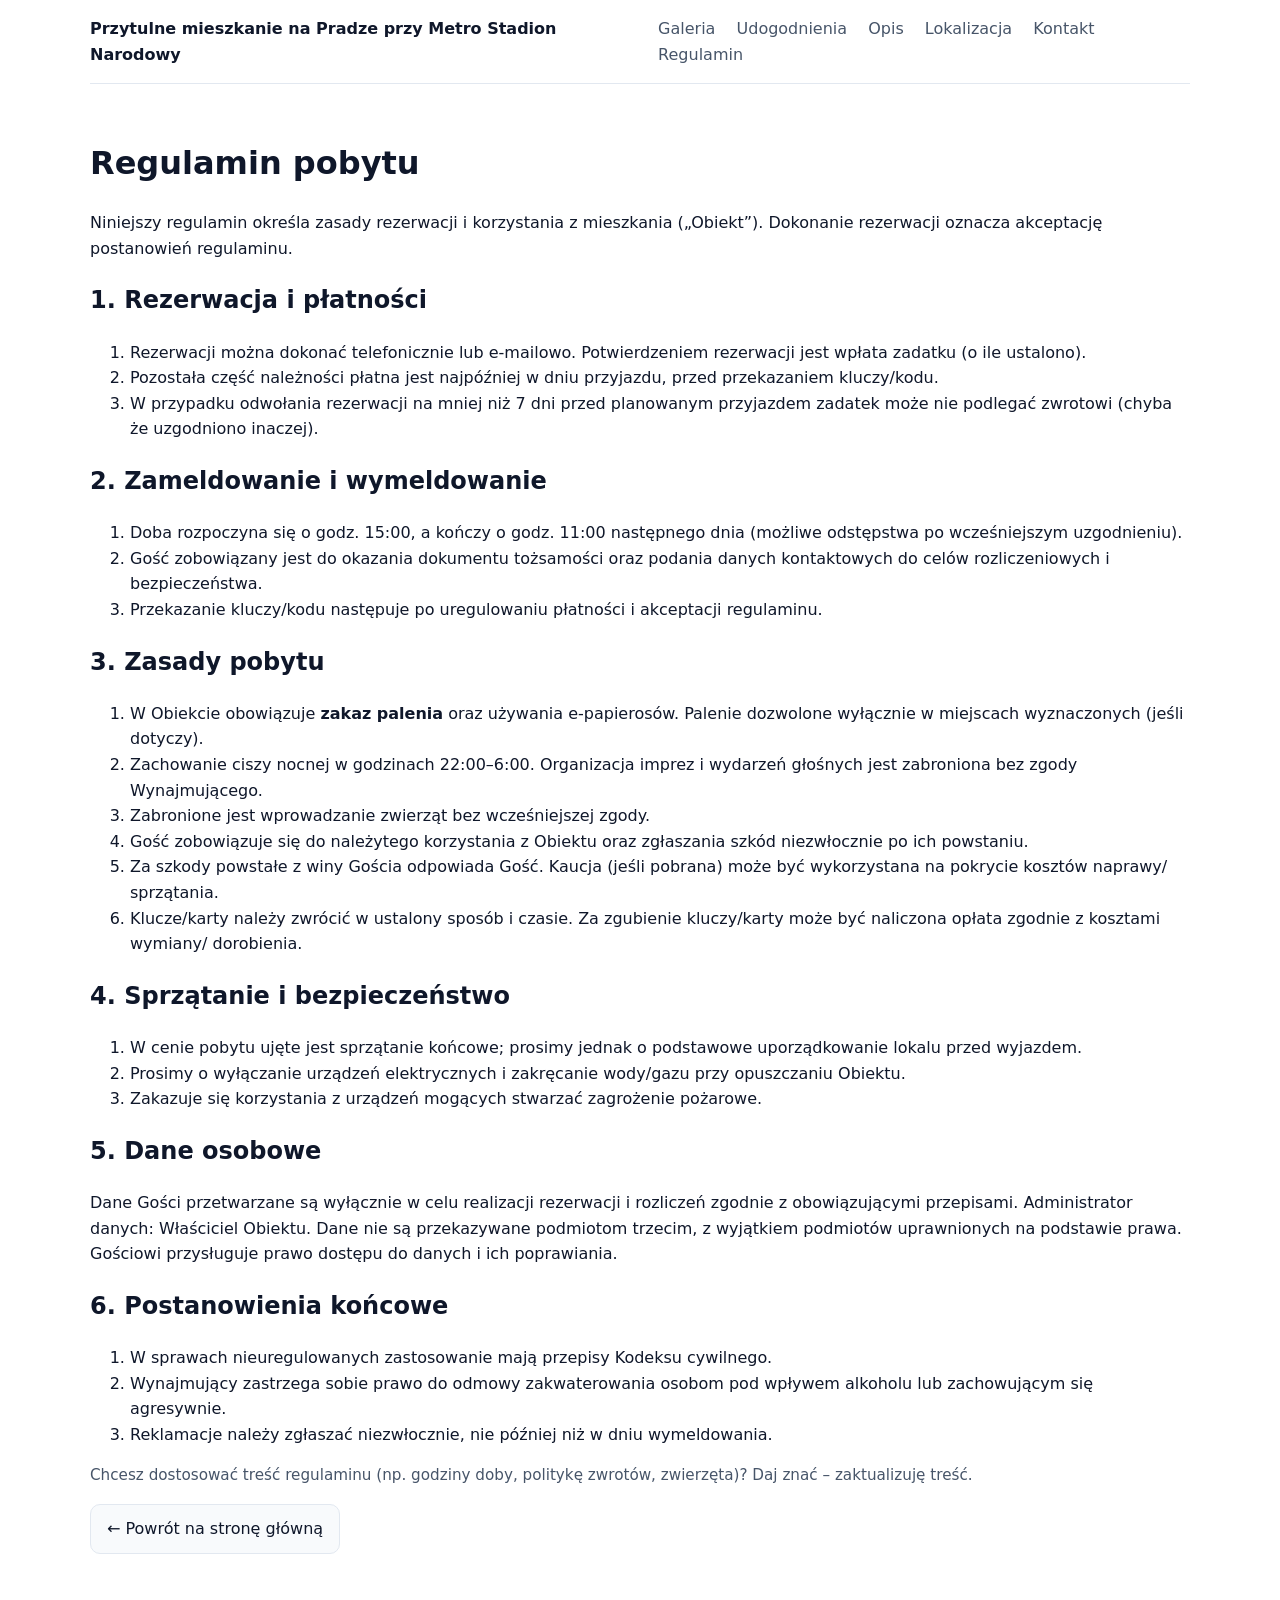
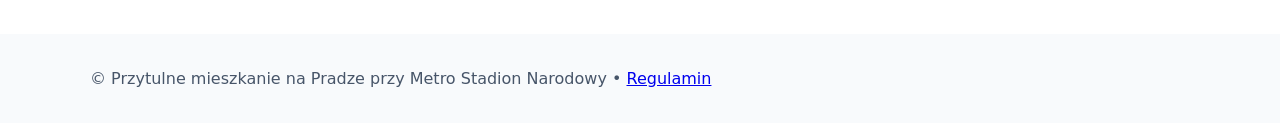
==== regulamin.html @ 6d60d260 "init" ====
<!doctype html>
<html lang="pl">
<head>
  <meta charset="utf-8" />
  <meta name="viewport" content="width=device-width, initial-scale=1" />
  <title>Regulamin pobytu – Przytulne mieszkanie na Pradze przy Metro Stadion Narodowy</title>
  <link rel="stylesheet" href="style.css" />
</head>
<body>
  <header class="site-header">
    <nav class="container nav">
      <a class="brand" href="index.html">Przytulne mieszkanie na Pradze przy Metro Stadion Narodowy</a>
      <div class="nav-links">
        <a href="index.html#galeria">Galeria</a>
        <a href="index.html#udogodnienia">Udogodnienia</a>
        <a href="index.html#opis">Opis</a>
        <a href="index.html#lokalizacja">Lokalizacja</a>
        <a href="index.html#kontakt">Kontakt</a>
        <a href="regulamin.html" aria-current="page">Regulamin</a>
      </div>
    </nav>
  </header>

  <main class="container section">
    <h1>Regulamin pobytu</h1>
    <p>Niniejszy regulamin określa zasady rezerwacji i korzystania z mieszkania („Obiekt”). Dokonanie rezerwacji oznacza akceptację postanowień regulaminu.</p>

    <h2>1. Rezerwacja i płatności</h2>
    <ol>
      <li>Rezerwacji można dokonać telefonicznie lub e‑mailowo. Potwierdzeniem rezerwacji jest wpłata zadatku (o ile ustalono).</li>
      <li>Pozostała część należności płatna jest najpóźniej w dniu przyjazdu, przed przekazaniem kluczy/kodu.</li>
      <li>W przypadku odwołania rezerwacji na mniej niż 7 dni przed planowanym przyjazdem zadatek może nie podlegać zwrotowi (chyba że uzgodniono inaczej).</li>
    </ol>

    <h2>2. Zameldowanie i wymeldowanie</h2>
    <ol>
      <li>Doba rozpoczyna się o godz. 15:00, a kończy o godz. 11:00 następnego dnia (możliwe odstępstwa po wcześniejszym uzgodnieniu).</li>
      <li>Gość zobowiązany jest do okazania dokumentu tożsamości oraz podania danych kontaktowych do celów rozliczeniowych i bezpieczeństwa.</li>
      <li>Przekazanie kluczy/kodu następuje po uregulowaniu płatności i akceptacji regulaminu.</li>
    </ol>

    <h2>3. Zasady pobytu</h2>
    <ol>
      <li>W Obiekcie obowiązuje <strong>zakaz palenia</strong> oraz używania e‑papierosów. Palenie dozwolone wyłącznie w miejscach wyznaczonych (jeśli dotyczy).</li>
      <li>Zachowanie ciszy nocnej w godzinach 22:00–6:00. Organizacja imprez i wydarzeń głośnych jest zabroniona bez zgody Wynajmującego.</li>
      <li>Zabronione jest wprowadzanie zwierząt bez wcześniejszej zgody.</li>
      <li>Gość zobowiązuje się do należytego korzystania z Obiektu oraz zgłaszania szkód niezwłocznie po ich powstaniu.</li>
      <li>Za szkody powstałe z winy Gościa odpowiada Gość. Kaucja (jeśli pobrana) może być wykorzystana na pokrycie kosztów naprawy/ sprzątania.</li>
      <li>Klucze/karty należy zwrócić w ustalony sposób i czasie. Za zgubienie kluczy/karty może być naliczona opłata zgodnie z kosztami wymiany/ dorobienia.</li>
    </ol>

    <h2>4. Sprzątanie i bezpieczeństwo</h2>
    <ol>
      <li>W cenie pobytu ujęte jest sprzątanie końcowe; prosimy jednak o podstawowe uporządkowanie lokalu przed wyjazdem.</li>
      <li>Prosimy o wyłączanie urządzeń elektrycznych i zakręcanie wody/gazu przy opuszczaniu Obiektu.</li>
      <li>Zakazuje się korzystania z urządzeń mogących stwarzać zagrożenie pożarowe.</li>
    </ol>

    <h2>5. Dane osobowe</h2>
    <p>Dane Gości przetwarzane są wyłącznie w celu realizacji rezerwacji i rozliczeń zgodnie z obowiązującymi przepisami. Administrator danych: Właściciel Obiektu. Dane nie są przekazywane podmiotom trzecim, z wyjątkiem podmiotów uprawnionych na podstawie prawa. Gościowi przysługuje prawo dostępu do danych i ich poprawiania.</p>

    <h2>6. Postanowienia końcowe</h2>
    <ol>
      <li>W sprawach nieuregulowanych zastosowanie mają przepisy Kodeksu cywilnego.</li>
      <li>Wynajmujący zastrzega sobie prawo do odmowy zakwaterowania osobom pod wpływem alkoholu lub zachowującym się agresywnie.</li>
      <li>Reklamacje należy zgłaszać niezwłocznie, nie później niż w dniu wymeldowania.</li>
    </ol>

    <p class="hint">Chcesz dostosować treść regulaminu (np. godziny doby, politykę zwrotów, zwierzęta)? Daj znać – zaktualizuję treść.</p>

    <p><a class="btn" href="index.html">← Powrót na stronę główną</a></p>
  </main>

  <footer class="site-footer">
    <div class="container">
      <p>© <span id="year"></span> Przytulne mieszkanie na Pradze przy Metro Stadion Narodowy • <a href="regulamin.html">Regulamin</a></p>
    </div>
  </footer>
  <script src="script.js"></script>
</body>
</html>
---- style.css ----
:root{--bg:#ffffff;--text:#0f172a;--muted:#475569;--primary:#2563eb;--ring:#93c5fd;--surface:#f8fafc;--border:#e2e8f0}
*{box-sizing:border-box}
html,body{margin:0;padding:0}
body{font-family:ui-sans-serif,system-ui,-apple-system,Segoe UI,Roboto,Helvetica,Arial,"Apple Color Emoji","Segoe UI Emoji";color:var(--text);background:var(--bg);line-height:1.6}
.container{width:min(1100px,92%);margin-inline:auto}
.nav{display:flex;align-items:center;justify-content:space-between;padding:1rem 0}
.brand{font-weight:700;color:var(--text);text-decoration:none}
.nav-links a{margin-left:1rem;color:var(--muted);text-decoration:none}
.nav-links a:hover{color:var(--text)}
.hero{display:grid;grid-template-columns:1.1fr 1fr;gap:2rem;padding:2rem 0;align-items:center}
.hero-text h1{font-size:clamp(1.8rem,2.5vw,3rem);margin:0 0 .5rem}
.hero-text p{color:var(--muted);margin:.25rem 0 1rem}
.hero-media img{width:100%;height:auto;border-radius:12px;box-shadow:0 6px 30px rgba(2,6,23,.08)}
.section{padding:2rem 0;border-top:1px solid var(--border)}
.grid{display:grid;grid-template-columns:repeat(3,1fr);gap:1rem}
.grid img{width:100%;display:block;border-radius:10px}
.features{columns:2;gap:2rem;padding-left:1rem}
.features li{margin:.3rem 0}
.hint{color:var(--muted);font-size:.95rem}
.btn{display:inline-block;padding:.7rem 1rem;border:1px solid var(--border);border-radius:10px;color:var(--text);text-decoration:none;background:var(--surface)}
.btn:hover{border-color:var(--primary);color:var(--primary)}
.btn.primary{background:var(--primary);color:#fff;border-color:var(--primary)}
.btn.primary:hover{filter:brightness(1.05)}
.site-footer{background:var(--surface);margin-top:2rem;padding:1rem 0;color:var(--muted)}
.contact a{color:var(--primary);text-decoration:none}
.contact a:hover{text-decoration:underline}
@media (max-width:900px){.hero{grid-template-columns:1fr}.grid{grid-template-columns:1fr 1fr}}
@media (max-width:600px){.grid{grid-template-columns:1fr}.features{columns:1}}
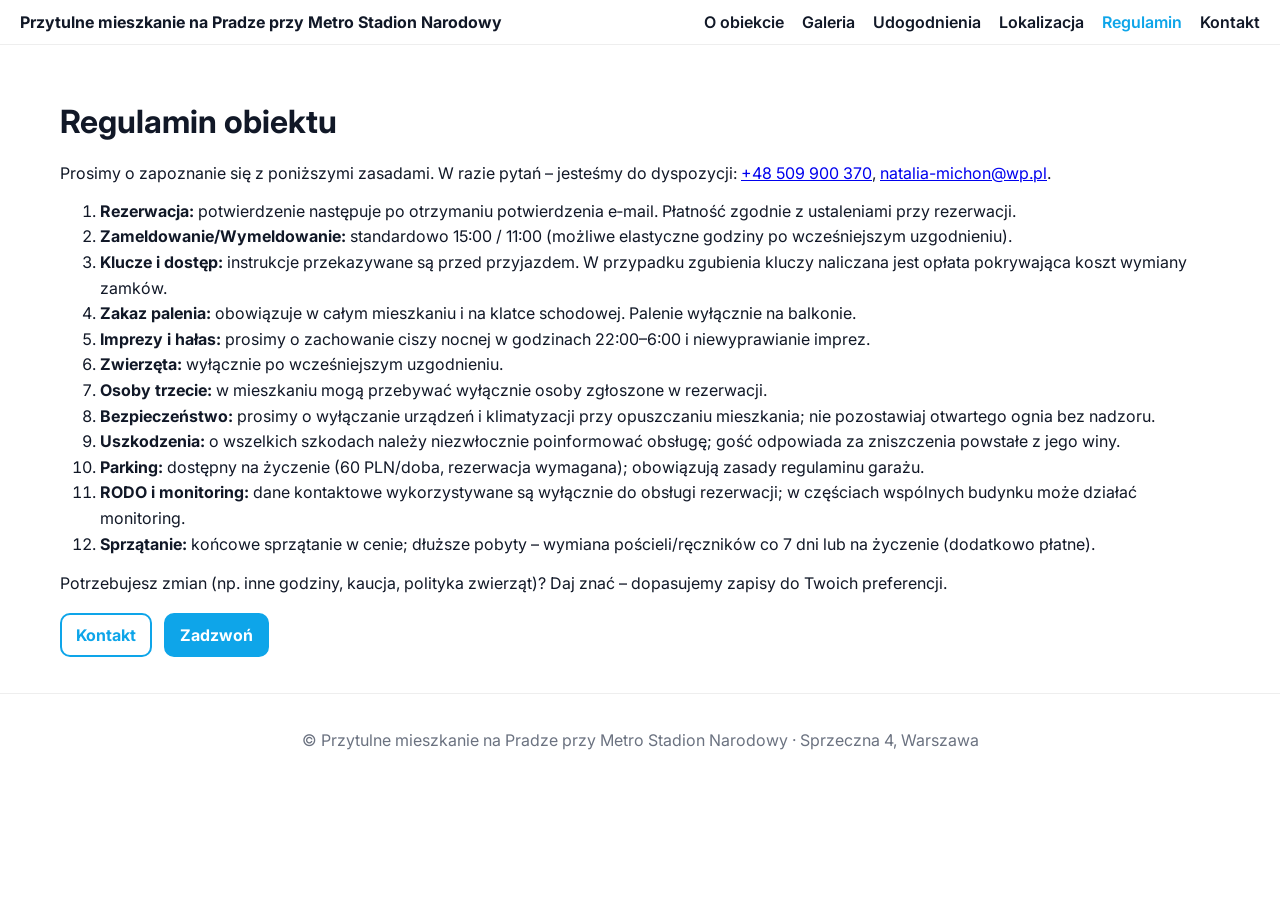
==== commit 48a8d0b6: "second" ====
--- a/regulamin.html
+++ b/regulamin.html
@@ -1,81 +1,61 @@
-<!doctype html>
+<!DOCTYPE html>
 <html lang="pl">
 <head>
   <meta charset="utf-8" />
   <meta name="viewport" content="width=device-width, initial-scale=1" />
-  <title>Regulamin pobytu – Przytulne mieszkanie na Pradze przy Metro Stadion Narodowy</title>
-  <link rel="stylesheet" href="style.css" />
+  <title>Regulamin – Przytulne mieszkanie na Pradze przy Metro Stadion Narodowy</title>
+  <meta name="description" content="Regulamin obiektu – zasady rezerwacji, pobytu, bezpieczeństwa i płatności." />
+  <link href="https://fonts.googleapis.com/css2?family=Inter:wght@300;400;600;700&display=swap" rel="stylesheet" />
+  <link rel="stylesheet" href="styles.css" />
+  <script defer src="script.js"></script>
 </head>
 <body>
   <header class="site-header">
-    <nav class="container nav">
-      <a class="brand" href="index.html">Przytulne mieszkanie na Pradze przy Metro Stadion Narodowy</a>
-      <div class="nav-links">
-        <a href="index.html#galeria">Galeria</a>
-        <a href="index.html#udogodnienia">Udogodnienia</a>
-        <a href="index.html#opis">Opis</a>
-        <a href="index.html#lokalizacja">Lokalizacja</a>
-        <a href="index.html#kontakt">Kontakt</a>
-        <a href="regulamin.html" aria-current="page">Regulamin</a>
-      </div>
+    <div class="brand"><a href="index.html" class="brand__link" aria-label="Strona główna">Przytulne mieszkanie na Pradze przy Metro Stadion Narodowy</a></div>
+    <nav class="nav" aria-label="Główne">
+      <button class="hamburger" aria-expanded="false" aria-controls="menu" aria-label="Otwórz menu">
+        <span></span><span></span><span></span>
+      </button>
+      <ul id="menu" class="menu">
+        <li><a href="index.html#o-obre">O obiekcie</a></li>
+        <li><a href="index.html#galeria">Galeria</a></li>
+        <li><a href="index.html#udogodnienia">Udogodnienia</a></li>
+        <li><a href="index.html#lokalizacja">Lokalizacja</a></li>
+        <li><a href="regulamin.html" aria-current="page">Regulamin</a></li>
+        <li><a href="index.html#kontakt">Kontakt</a></li>
+      </ul>
     </nav>
   </header>
 
-  <main class="container section">
-    <h1>Regulamin pobytu</h1>
-    <p>Niniejszy regulamin określa zasady rezerwacji i korzystania z mieszkania („Obiekt”). Dokonanie rezerwacji oznacza akceptację postanowień regulaminu.</p>
+  <main class="section">
+    <h1>Regulamin obiektu</h1>
+    <p>Prosimy o zapoznanie się z poniższymi zasadami. W razie pytań – jesteśmy do dyspozycji: <a href="tel:+48509900370">+48 509 900 370</a>, <a href="mailto:natalia-michon@wp.pl">natalia-michon@wp.pl</a>.</p>
 
-    <h2>1. Rezerwacja i płatności</h2>
-    <ol>
-      <li>Rezerwacji można dokonać telefonicznie lub e‑mailowo. Potwierdzeniem rezerwacji jest wpłata zadatku (o ile ustalono).</li>
-      <li>Pozostała część należności płatna jest najpóźniej w dniu przyjazdu, przed przekazaniem kluczy/kodu.</li>
-      <li>W przypadku odwołania rezerwacji na mniej niż 7 dni przed planowanym przyjazdem zadatek może nie podlegać zwrotowi (chyba że uzgodniono inaczej).</li>
+    <ol class="rules">
+      <li><strong>Rezerwacja:</strong> potwierdzenie następuje po otrzymaniu potwierdzenia e‑mail. Płatność zgodnie z ustaleniami przy rezerwacji.</li>
+      <li><strong>Zameldowanie/Wymeldowanie:</strong> standardowo 15:00 / 11:00 (możliwe elastyczne godziny po wcześniejszym uzgodnieniu).</li>
+      <li><strong>Klucze i dostęp:</strong> instrukcje przekazywane są przed przyjazdem. W przypadku zgubienia kluczy naliczana jest opłata pokrywająca koszt wymiany zamków.</li>
+      <li><strong>Zakaz palenia:</strong> obowiązuje w całym mieszkaniu i na klatce schodowej. Palenie wyłącznie na balkonie.</li>
+      <li><strong>Imprezy i hałas:</strong> prosimy o zachowanie ciszy nocnej w godzinach 22:00–6:00 i niewyprawianie imprez.</li>
+      <li><strong>Zwierzęta:</strong> wyłącznie po wcześniejszym uzgodnieniu.</li>
+      <li><strong>Osoby trzecie:</strong> w mieszkaniu mogą przebywać wyłącznie osoby zgłoszone w rezerwacji.</li>
+      <li><strong>Bezpieczeństwo:</strong> prosimy o wyłączanie urządzeń i klimatyzacji przy opuszczaniu mieszkania; nie pozostawiaj otwartego ognia bez nadzoru.</li>
+      <li><strong>Uszkodzenia:</strong> o wszelkich szkodach należy niezwłocznie poinformować obsługę; gość odpowiada za zniszczenia powstałe z jego winy.</li>
+      <li><strong>Parking:</strong> dostępny na życzenie (60 PLN/doba, rezerwacja wymagana); obowiązują zasady regulaminu garażu.</li>
+      <li><strong>RODO i monitoring:</strong> dane kontaktowe wykorzystywane są wyłącznie do obsługi rezerwacji; w częściach wspólnych budynku może działać monitoring.</li>
+      <li><strong>Sprzątanie:</strong> końcowe sprzątanie w cenie; dłuższe pobyty – wymiana pościeli/ręczników co 7 dni lub na życzenie (dodatkowo płatne).</li>
     </ol>
 
-    <h2>2. Zameldowanie i wymeldowanie</h2>
-    <ol>
-      <li>Doba rozpoczyna się o godz. 15:00, a kończy o godz. 11:00 następnego dnia (możliwe odstępstwa po wcześniejszym uzgodnieniu).</li>
-      <li>Gość zobowiązany jest do okazania dokumentu tożsamości oraz podania danych kontaktowych do celów rozliczeniowych i bezpieczeństwa.</li>
-      <li>Przekazanie kluczy/kodu następuje po uregulowaniu płatności i akceptacji regulaminu.</li>
-    </ol>
+    <p class="hint">Potrzebujesz zmian (np. inne godziny, kaucja, polityka zwierząt)? Daj znać – dopasujemy zapisy do Twoich preferencji.</p>
 
-    <h2>3. Zasady pobytu</h2>
-    <ol>
-      <li>W Obiekcie obowiązuje <strong>zakaz palenia</strong> oraz używania e‑papierosów. Palenie dozwolone wyłącznie w miejscach wyznaczonych (jeśli dotyczy).</li>
-      <li>Zachowanie ciszy nocnej w godzinach 22:00–6:00. Organizacja imprez i wydarzeń głośnych jest zabroniona bez zgody Wynajmującego.</li>
-      <li>Zabronione jest wprowadzanie zwierząt bez wcześniejszej zgody.</li>
-      <li>Gość zobowiązuje się do należytego korzystania z Obiektu oraz zgłaszania szkód niezwłocznie po ich powstaniu.</li>
-      <li>Za szkody powstałe z winy Gościa odpowiada Gość. Kaucja (jeśli pobrana) może być wykorzystana na pokrycie kosztów naprawy/ sprzątania.</li>
-      <li>Klucze/karty należy zwrócić w ustalony sposób i czasie. Za zgubienie kluczy/karty może być naliczona opłata zgodnie z kosztami wymiany/ dorobienia.</li>
-    </ol>
-
-    <h2>4. Sprzątanie i bezpieczeństwo</h2>
-    <ol>
-      <li>W cenie pobytu ujęte jest sprzątanie końcowe; prosimy jednak o podstawowe uporządkowanie lokalu przed wyjazdem.</li>
-      <li>Prosimy o wyłączanie urządzeń elektrycznych i zakręcanie wody/gazu przy opuszczaniu Obiektu.</li>
-      <li>Zakazuje się korzystania z urządzeń mogących stwarzać zagrożenie pożarowe.</li>
-    </ol>
-
-    <h2>5. Dane osobowe</h2>
-    <p>Dane Gości przetwarzane są wyłącznie w celu realizacji rezerwacji i rozliczeń zgodnie z obowiązującymi przepisami. Administrator danych: Właściciel Obiektu. Dane nie są przekazywane podmiotom trzecim, z wyjątkiem podmiotów uprawnionych na podstawie prawa. Gościowi przysługuje prawo dostępu do danych i ich poprawiania.</p>
-
-    <h2>6. Postanowienia końcowe</h2>
-    <ol>
-      <li>W sprawach nieuregulowanych zastosowanie mają przepisy Kodeksu cywilnego.</li>
-      <li>Wynajmujący zastrzega sobie prawo do odmowy zakwaterowania osobom pod wpływem alkoholu lub zachowującym się agresywnie.</li>
-      <li>Reklamacje należy zgłaszać niezwłocznie, nie później niż w dniu wymeldowania.</li>
-    </ol>
-
-    <p class="hint">Chcesz dostosować treść regulaminu (np. godziny doby, politykę zwrotów, zwierzęta)? Daj znać – zaktualizuję treść.</p>
-
-    <p><a class="btn" href="index.html">← Powrót na stronę główną</a></p>
+    <div class="cta" style="margin-top:20px">
+      <a class="btn" href="index.html#kontakt">Kontakt</a>
+      <a class="btn primary" href="tel:+48509900370">Zadzwoń</a>
+    </div>
   </main>
 
-  <footer class="site-footer">
-    <div class="container">
-      <p>© <span id="year"></span> Przytulne mieszkanie na Pradze przy Metro Stadion Narodowy • <a href="regulamin.html">Regulamin</a></p>
-    </div>
+  <footer class="footer">
+    <p>© Przytulne mieszkanie na Pradze przy Metro Stadion Narodowy · Sprzeczna 4, Warszawa</p>
   </footer>
-  <script src="script.js"></script>
 </body>
 </html>
--- a/styles.css
+++ b/styles.css
@@ -0,0 +1,37 @@
+
+:root{--bg:#0b1320;--ink:#111827;--muted:#6b7280;--brand:#0ea5e9;--brand-2:#22c55e;--paper:#ffffff;--paper-2:#f7fafc}
+*{box-sizing:border-box}
+html,body{margin:0;padding:0;font-family:Inter,system-ui,-apple-system,Segoe UI,Roboto,Arial,sans-serif;color:var(--ink);background:#fff}
+.site-header{position:sticky;top:0;z-index:1000;display:flex;align-items:center;justify-content:space-between;background:rgba(255,255,255,.88);backdrop-filter:saturate(120%) blur(6px);padding:12px 20px;border-bottom:1px solid #eee}
+.brand{font-weight:700}
+.brand__link{color:inherit;text-decoration:none}
+.menu{display:flex;gap:18px;list-style:none;margin:0;padding:0}
+.menu a{color:var(--ink);text-decoration:none;font-weight:600}
+.menu a[aria-current="page"]{color:var(--brand)}
+.menu a:hover{color:var(--brand)}
+.hamburger{display:inline-flex;flex-direction:column;gap:4px;background:none;border:0;cursor:pointer;padding:6px;margin-left:12px}
+.hamburger span{display:block;width:24px;height:2px;background:var(--ink)}
+@media(min-width:900px){.hamburger{display:none}}
+@media(max-width:899px){.menu{position:fixed;inset:0 0 auto auto;width:100%;height:100dvh;background:#fff;flex-direction:column;align-items:center;justify-content:center;transform:translateX(100%);transition:transform .25s ease}.menu.open{transform:translateX(0)}.menu li{margin:10px 0}}
+.hero{display:grid;grid-template-columns:1.1fr .9fr;gap:24px;align-items:center;padding:36px 20px;max-width:1200px;margin:0 auto}
+.hero__image img{width:100%;height:auto;border-radius:12px;box-shadow:0 10px 30px rgba(0,0,0,.08)}
+.hero__content h1{margin:0 0 10px 0;font-size:clamp(24px,4vw,36px)}
+.cta{display:flex;gap:12px;flex-wrap:wrap;margin-top:14px}
+.btn{border:2px solid var(--brand);padding:10px 14px;border-radius:10px;text-decoration:none;color:var(--brand);font-weight:700}
+.btn.primary{background:var(--brand);color:#fff}
+.section{max-width:1200px;margin:0 auto;padding:36px 20px}
+.features{display:grid;grid-template-columns:repeat(auto-fit,minmax(240px,1fr));gap:14px;margin:16px 0}
+.feature{background:var(--paper-2);border:1px solid #eee;border-radius:10px;padding:12px}
+.parking img{max-width:440px;width:100%;height:auto;border-radius:10px}
+.gallery{display:grid;grid-template-columns:repeat(auto-fill,minmax(220px,1fr));gap:12px}
+.gallery figure{margin:0}
+.gallery img{width:100%;height:220px;object-fit:cover;border-radius:10px;cursor:pointer;box-shadow:0 4px 14px rgba(0,0,0,.06)}
+.lightbox{position:fixed;inset:0;display:none;align-items:center;justify-content:center;background:rgba(0,0,0,.7);z-index:2000;padding:20px}
+.lightbox.open{display:flex}
+.lightbox img{max-width:95vw;max-height:85vh;border-radius:10px;box-shadow:0 20px 50px rgba(0,0,0,.5)}
+.lightbox__close{position:absolute;top:14px;right:18px;background:#fff;border:0;border-radius:50%;width:36px;height:36px;font-size:22px;cursor:pointer}
+.amenities{columns:2;gap:30px}
+@media(max-width:700px){.amenities{columns:1}.hero{grid-template-columns:1fr}.hero__image{order:-1}}
+.rules{line-height:1.6}
+.contact{list-style:none;padding:0;margin:0 0 10px 0;line-height:2}
+.footer{border-top:1px solid #eee;padding:20px;text-align:center;color:var(--muted)}
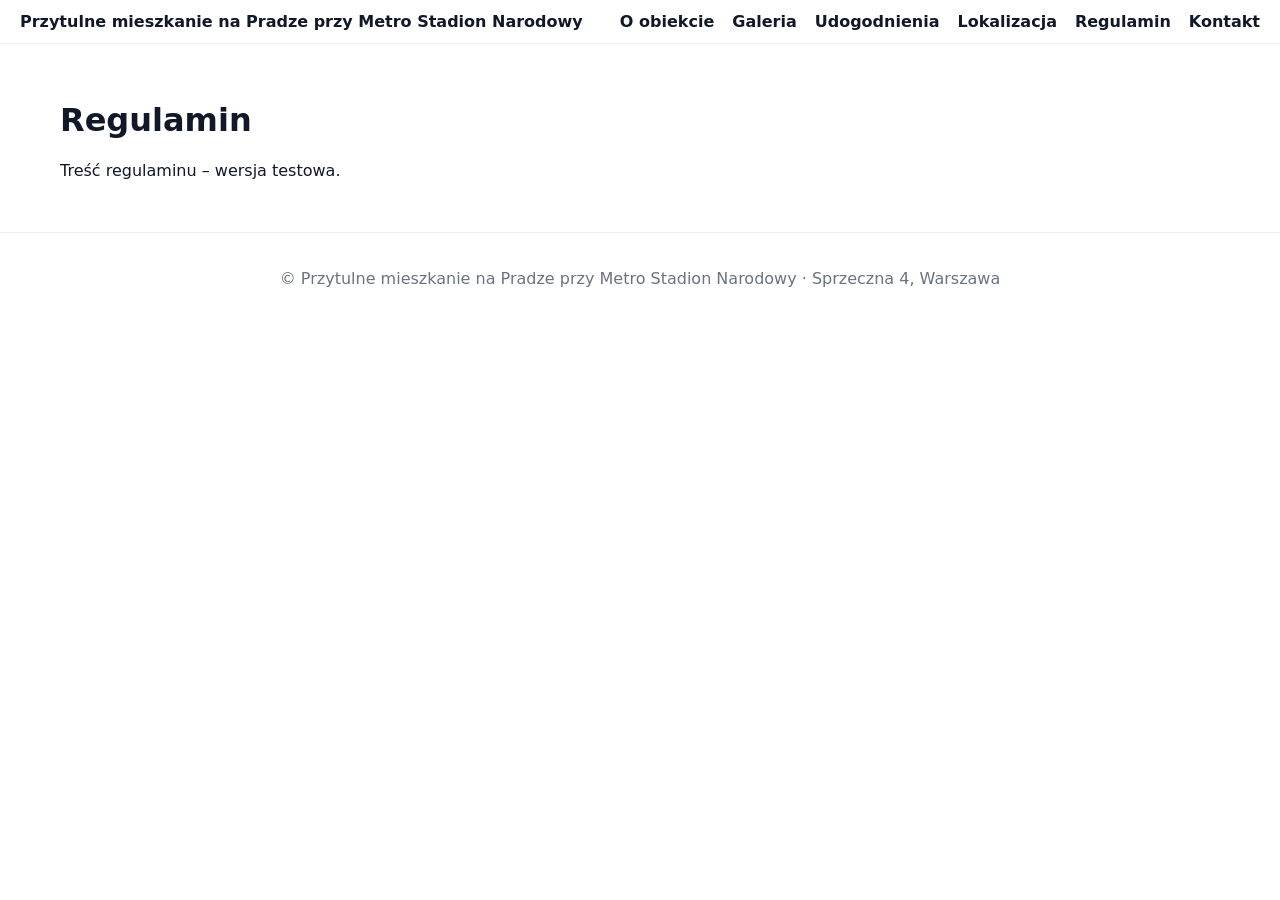
==== commit ad881f98: "hamburger test" ====
--- a/regulamin.html
+++ b/regulamin.html
@@ -1,61 +1,31 @@
 <!DOCTYPE html>
 <html lang="pl">
 <head>
-  <meta charset="utf-8" />
-  <meta name="viewport" content="width=device-width, initial-scale=1" />
-  <title>Regulamin – Przytulne mieszkanie na Pradze przy Metro Stadion Narodowy</title>
-  <meta name="description" content="Regulamin obiektu – zasady rezerwacji, pobytu, bezpieczeństwa i płatności." />
-  <link href="https://fonts.googleapis.com/css2?family=Inter:wght@300;400;600;700&display=swap" rel="stylesheet" />
-  <link rel="stylesheet" href="styles.css" />
-  <script defer src="script.js"></script>
+<meta charset="utf-8"/>
+<meta name="viewport" content="width=device-width, initial-scale=1"/>
+<title>Regulamin – Przytulne mieszkanie na Pradze przy Metro Stadion Narodowy</title>
+<link rel="stylesheet" href="styles.css"/>
+<script defer src="script.js"></script>
 </head>
 <body>
-  <header class="site-header">
-    <div class="brand"><a href="index.html" class="brand__link" aria-label="Strona główna">Przytulne mieszkanie na Pradze przy Metro Stadion Narodowy</a></div>
-    <nav class="nav" aria-label="Główne">
-      <button class="hamburger" aria-expanded="false" aria-controls="menu" aria-label="Otwórz menu">
-        <span></span><span></span><span></span>
-      </button>
-      <ul id="menu" class="menu">
-        <li><a href="index.html#o-obre">O obiekcie</a></li>
-        <li><a href="index.html#galeria">Galeria</a></li>
-        <li><a href="index.html#udogodnienia">Udogodnienia</a></li>
-        <li><a href="index.html#lokalizacja">Lokalizacja</a></li>
-        <li><a href="regulamin.html" aria-current="page">Regulamin</a></li>
-        <li><a href="index.html#kontakt">Kontakt</a></li>
-      </ul>
-    </nav>
-  </header>
-
-  <main class="section">
-    <h1>Regulamin obiektu</h1>
-    <p>Prosimy o zapoznanie się z poniższymi zasadami. W razie pytań – jesteśmy do dyspozycji: <a href="tel:+48509900370">+48 509 900 370</a>, <a href="mailto:natalia-michon@wp.pl">natalia-michon@wp.pl</a>.</p>
-
-    <ol class="rules">
-      <li><strong>Rezerwacja:</strong> potwierdzenie następuje po otrzymaniu potwierdzenia e‑mail. Płatność zgodnie z ustaleniami przy rezerwacji.</li>
-      <li><strong>Zameldowanie/Wymeldowanie:</strong> standardowo 15:00 / 11:00 (możliwe elastyczne godziny po wcześniejszym uzgodnieniu).</li>
-      <li><strong>Klucze i dostęp:</strong> instrukcje przekazywane są przed przyjazdem. W przypadku zgubienia kluczy naliczana jest opłata pokrywająca koszt wymiany zamków.</li>
-      <li><strong>Zakaz palenia:</strong> obowiązuje w całym mieszkaniu i na klatce schodowej. Palenie wyłącznie na balkonie.</li>
-      <li><strong>Imprezy i hałas:</strong> prosimy o zachowanie ciszy nocnej w godzinach 22:00–6:00 i niewyprawianie imprez.</li>
-      <li><strong>Zwierzęta:</strong> wyłącznie po wcześniejszym uzgodnieniu.</li>
-      <li><strong>Osoby trzecie:</strong> w mieszkaniu mogą przebywać wyłącznie osoby zgłoszone w rezerwacji.</li>
-      <li><strong>Bezpieczeństwo:</strong> prosimy o wyłączanie urządzeń i klimatyzacji przy opuszczaniu mieszkania; nie pozostawiaj otwartego ognia bez nadzoru.</li>
-      <li><strong>Uszkodzenia:</strong> o wszelkich szkodach należy niezwłocznie poinformować obsługę; gość odpowiada za zniszczenia powstałe z jego winy.</li>
-      <li><strong>Parking:</strong> dostępny na życzenie (60 PLN/doba, rezerwacja wymagana); obowiązują zasady regulaminu garażu.</li>
-      <li><strong>RODO i monitoring:</strong> dane kontaktowe wykorzystywane są wyłącznie do obsługi rezerwacji; w częściach wspólnych budynku może działać monitoring.</li>
-      <li><strong>Sprzątanie:</strong> końcowe sprzątanie w cenie; dłuższe pobyty – wymiana pościeli/ręczników co 7 dni lub na życzenie (dodatkowo płatne).</li>
-    </ol>
-
-    <p class="hint">Potrzebujesz zmian (np. inne godziny, kaucja, polityka zwierząt)? Daj znać – dopasujemy zapisy do Twoich preferencji.</p>
-
-    <div class="cta" style="margin-top:20px">
-      <a class="btn" href="index.html#kontakt">Kontakt</a>
-      <a class="btn primary" href="tel:+48509900370">Zadzwoń</a>
-    </div>
-  </main>
-
-  <footer class="footer">
-    <p>© Przytulne mieszkanie na Pradze przy Metro Stadion Narodowy · Sprzeczna 4, Warszawa</p>
-  </footer>
+<header class="site-header">
+  <div class="brand"><a class="brand__link" href="index.html">Przytulne mieszkanie na Pradze przy Metro Stadion Narodowy</a></div>
+  <nav class="nav" aria-label="Główne">
+    <button class="hamburger" aria-expanded="false" aria-controls="menu" aria-label="Otwórz menu"><span></span><span></span><span></span></button>
+    <ul id="menu" class="menu">
+      <li><a href="index.html#o-obre">O obiekcie</a></li>
+      <li><a href="index.html#galeria">Galeria</a></li>
+      <li><a href="index.html#udogodnienia">Udogodnienia</a></li>
+      <li><a href="index.html#lokalizacja">Lokalizacja</a></li>
+      <li><a href="regulamin.html" aria-current="page">Regulamin</a></li>
+      <li><a href="index.html#kontakt">Kontakt</a></li>
+    </ul>
+  </nav>
+</header>
+<main class="section">
+  <h1>Regulamin</h1>
+  <p>Treść regulaminu – wersja testowa.</p>
+</main>
+<footer class="footer"><p>© Przytulne mieszkanie na Pradze przy Metro Stadion Narodowy · Sprzeczna 4, Warszawa</p></footer>
 </body>
 </html>
--- a/styles.css
+++ b/styles.css
@@ -1,37 +1,32 @@
 
-:root{--bg:#0b1320;--ink:#111827;--muted:#6b7280;--brand:#0ea5e9;--brand-2:#22c55e;--paper:#ffffff;--paper-2:#f7fafc}
+:root{--ink:#111827;--muted:#6b7280;--brand:#0ea5e9;--paper:#ffffff;--paper-2:#f7fafc}
 *{box-sizing:border-box}
 html,body{margin:0;padding:0;font-family:Inter,system-ui,-apple-system,Segoe UI,Roboto,Arial,sans-serif;color:var(--ink);background:#fff}
-.site-header{position:sticky;top:0;z-index:1000;display:flex;align-items:center;justify-content:space-between;background:rgba(255,255,255,.88);backdrop-filter:saturate(120%) blur(6px);padding:12px 20px;border-bottom:1px solid #eee}
+.site-header{position:sticky;top:0;z-index:1000;display:flex;align-items:center;justify-content:space-between;background:rgba(255,255,255,.9);backdrop-filter:saturate(120%) blur(6px);padding:12px 20px;border-bottom:1px solid #eee}
 .brand{font-weight:700}
 .brand__link{color:inherit;text-decoration:none}
 .menu{display:flex;gap:18px;list-style:none;margin:0;padding:0}
 .menu a{color:var(--ink);text-decoration:none;font-weight:600}
-.menu a[aria-current="page"]{color:var(--brand)}
 .menu a:hover{color:var(--brand)}
-.hamburger{display:inline-flex;flex-direction:column;gap:4px;background:none;border:0;cursor:pointer;padding:6px;margin-left:12px}
-.hamburger span{display:block;width:24px;height:2px;background:var(--ink)}
+.hamburger{display:inline-flex;flex-direction:column;gap:4px;background:none;border:0;cursor:pointer;padding:6px;margin-left:12px;-webkit-tap-highlight-color:transparent}
+.hamburger span{display:block;width:24px;height:2px;background:var(--ink);transition:transform .2s ease,opacity .2s ease}
 @media(min-width:900px){.hamburger{display:none}}
-@media(max-width:899px){.menu{position:fixed;inset:0 0 auto auto;width:100%;height:100dvh;background:#fff;flex-direction:column;align-items:center;justify-content:center;transform:translateX(100%);transition:transform .25s ease}.menu.open{transform:translateX(0)}.menu li{margin:10px 0}}
-.hero{display:grid;grid-template-columns:1.1fr .9fr;gap:24px;align-items:center;padding:36px 20px;max-width:1200px;margin:0 auto}
-.hero__image img{width:100%;height:auto;border-radius:12px;box-shadow:0 10px 30px rgba(0,0,0,.08)}
-.hero__content h1{margin:0 0 10px 0;font-size:clamp(24px,4vw,36px)}
-.cta{display:flex;gap:12px;flex-wrap:wrap;margin-top:14px}
-.btn{border:2px solid var(--brand);padding:10px 14px;border-radius:10px;text-decoration:none;color:var(--brand);font-weight:700}
-.btn.primary{background:var(--brand);color:#fff}
+@media(max-width:899px){
+  .hamburger{z-index:1101}
+  .menu{
+    position:fixed; top:0; left:0; right:0; bottom:0; /* iOS Safari-safe full-screen */
+    z-index:1100;
+    width:100%; height:auto; /* full height via top/bottom */
+    background:#fff; flex-direction:column; align-items:center; justify-content:center;
+    transform:translateX(100%); transition:transform .25s ease;
+  }
+  .menu.open{transform:translateX(0)}
+  .menu li{margin:10px 0}
+  /* burger -> X animation */
+  .hamburger[aria-expanded="true"] span:nth-child(1){ transform:translateY(6px) rotate(45deg) }
+  .hamburger[aria-expanded="true"] span:nth-child(2){ opacity:0 }
+  .hamburger[aria-expanded="true"] span:nth-child(3){ transform:translateY(-6px) rotate(-45deg) }
+}
 .section{max-width:1200px;margin:0 auto;padding:36px 20px}
-.features{display:grid;grid-template-columns:repeat(auto-fit,minmax(240px,1fr));gap:14px;margin:16px 0}
-.feature{background:var(--paper-2);border:1px solid #eee;border-radius:10px;padding:12px}
-.parking img{max-width:440px;width:100%;height:auto;border-radius:10px}
-.gallery{display:grid;grid-template-columns:repeat(auto-fill,minmax(220px,1fr));gap:12px}
-.gallery figure{margin:0}
-.gallery img{width:100%;height:220px;object-fit:cover;border-radius:10px;cursor:pointer;box-shadow:0 4px 14px rgba(0,0,0,.06)}
-.lightbox{position:fixed;inset:0;display:none;align-items:center;justify-content:center;background:rgba(0,0,0,.7);z-index:2000;padding:20px}
-.lightbox.open{display:flex}
-.lightbox img{max-width:95vw;max-height:85vh;border-radius:10px;box-shadow:0 20px 50px rgba(0,0,0,.5)}
-.lightbox__close{position:absolute;top:14px;right:18px;background:#fff;border:0;border-radius:50%;width:36px;height:36px;font-size:22px;cursor:pointer}
-.amenities{columns:2;gap:30px}
-@media(max-width:700px){.amenities{columns:1}.hero{grid-template-columns:1fr}.hero__image{order:-1}}
 .rules{line-height:1.6}
-.contact{list-style:none;padding:0;margin:0 0 10px 0;line-height:2}
 .footer{border-top:1px solid #eee;padding:20px;text-align:center;color:var(--muted)}
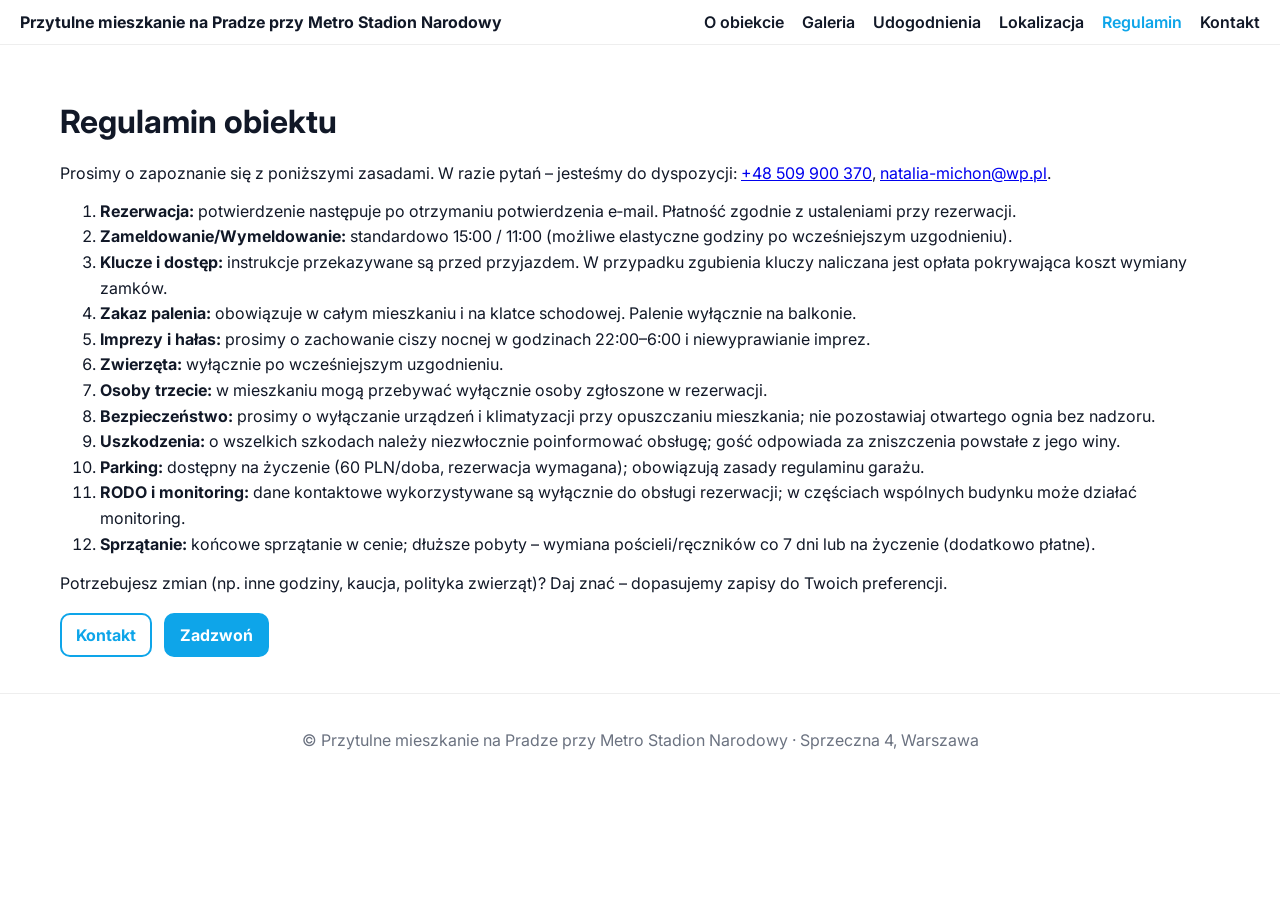
==== commit a94b168f: "hamburter test" ====
--- a/regulamin.html
+++ b/regulamin.html
@@ -1,31 +1,61 @@
 <!DOCTYPE html>
 <html lang="pl">
 <head>
-<meta charset="utf-8"/>
-<meta name="viewport" content="width=device-width, initial-scale=1"/>
-<title>Regulamin – Przytulne mieszkanie na Pradze przy Metro Stadion Narodowy</title>
-<link rel="stylesheet" href="styles.css"/>
-<script defer src="script.js"></script>
+  <meta charset="utf-8" />
+  <meta name="viewport" content="width=device-width, initial-scale=1" />
+  <title>Regulamin – Przytulne mieszkanie na Pradze przy Metro Stadion Narodowy</title>
+  <meta name="description" content="Regulamin obiektu – zasady rezerwacji, pobytu, bezpieczeństwa i płatności." />
+  <link href="https://fonts.googleapis.com/css2?family=Inter:wght@300;400;600;700&display=swap" rel="stylesheet" />
+  <link rel="stylesheet" href="styles.css" />
+  <script defer src="script.js"></script>
 </head>
 <body>
-<header class="site-header">
-  <div class="brand"><a class="brand__link" href="index.html">Przytulne mieszkanie na Pradze przy Metro Stadion Narodowy</a></div>
-  <nav class="nav" aria-label="Główne">
-    <button class="hamburger" aria-expanded="false" aria-controls="menu" aria-label="Otwórz menu"><span></span><span></span><span></span></button>
-    <ul id="menu" class="menu">
-      <li><a href="index.html#o-obre">O obiekcie</a></li>
-      <li><a href="index.html#galeria">Galeria</a></li>
-      <li><a href="index.html#udogodnienia">Udogodnienia</a></li>
-      <li><a href="index.html#lokalizacja">Lokalizacja</a></li>
-      <li><a href="regulamin.html" aria-current="page">Regulamin</a></li>
-      <li><a href="index.html#kontakt">Kontakt</a></li>
-    </ul>
-  </nav>
-</header>
-<main class="section">
-  <h1>Regulamin</h1>
-  <p>Treść regulaminu – wersja testowa.</p>
-</main>
-<footer class="footer"><p>© Przytulne mieszkanie na Pradze przy Metro Stadion Narodowy · Sprzeczna 4, Warszawa</p></footer>
+  <header class="site-header">
+    <div class="brand"><a href="index.html" class="brand__link" aria-label="Strona główna">Przytulne mieszkanie na Pradze przy Metro Stadion Narodowy</a></div>
+    <nav class="nav" aria-label="Główne">
+      <button class="hamburger" aria-expanded="false" aria-controls="menu" aria-label="Otwórz menu">
+        <span></span><span></span><span></span>
+      </button>
+      <ul id="menu" class="menu">
+        <li><a href="index.html#o-obre">O obiekcie</a></li>
+        <li><a href="index.html#galeria">Galeria</a></li>
+        <li><a href="index.html#udogodnienia">Udogodnienia</a></li>
+        <li><a href="index.html#lokalizacja">Lokalizacja</a></li>
+        <li><a href="regulamin.html" aria-current="page">Regulamin</a></li>
+        <li><a href="index.html#kontakt">Kontakt</a></li>
+      </ul>
+    </nav>
+  </header>
+
+  <main class="section">
+    <h1>Regulamin obiektu</h1>
+    <p>Prosimy o zapoznanie się z poniższymi zasadami. W razie pytań – jesteśmy do dyspozycji: <a href="tel:+48509900370">+48 509 900 370</a>, <a href="mailto:natalia-michon@wp.pl">natalia-michon@wp.pl</a>.</p>
+
+    <ol class="rules">
+      <li><strong>Rezerwacja:</strong> potwierdzenie następuje po otrzymaniu potwierdzenia e‑mail. Płatność zgodnie z ustaleniami przy rezerwacji.</li>
+      <li><strong>Zameldowanie/Wymeldowanie:</strong> standardowo 15:00 / 11:00 (możliwe elastyczne godziny po wcześniejszym uzgodnieniu).</li>
+      <li><strong>Klucze i dostęp:</strong> instrukcje przekazywane są przed przyjazdem. W przypadku zgubienia kluczy naliczana jest opłata pokrywająca koszt wymiany zamków.</li>
+      <li><strong>Zakaz palenia:</strong> obowiązuje w całym mieszkaniu i na klatce schodowej. Palenie wyłącznie na balkonie.</li>
+      <li><strong>Imprezy i hałas:</strong> prosimy o zachowanie ciszy nocnej w godzinach 22:00–6:00 i niewyprawianie imprez.</li>
+      <li><strong>Zwierzęta:</strong> wyłącznie po wcześniejszym uzgodnieniu.</li>
+      <li><strong>Osoby trzecie:</strong> w mieszkaniu mogą przebywać wyłącznie osoby zgłoszone w rezerwacji.</li>
+      <li><strong>Bezpieczeństwo:</strong> prosimy o wyłączanie urządzeń i klimatyzacji przy opuszczaniu mieszkania; nie pozostawiaj otwartego ognia bez nadzoru.</li>
+      <li><strong>Uszkodzenia:</strong> o wszelkich szkodach należy niezwłocznie poinformować obsługę; gość odpowiada za zniszczenia powstałe z jego winy.</li>
+      <li><strong>Parking:</strong> dostępny na życzenie (60 PLN/doba, rezerwacja wymagana); obowiązują zasady regulaminu garażu.</li>
+      <li><strong>RODO i monitoring:</strong> dane kontaktowe wykorzystywane są wyłącznie do obsługi rezerwacji; w częściach wspólnych budynku może działać monitoring.</li>
+      <li><strong>Sprzątanie:</strong> końcowe sprzątanie w cenie; dłuższe pobyty – wymiana pościeli/ręczników co 7 dni lub na życzenie (dodatkowo płatne).</li>
+    </ol>
+
+    <p class="hint">Potrzebujesz zmian (np. inne godziny, kaucja, polityka zwierząt)? Daj znać – dopasujemy zapisy do Twoich preferencji.</p>
+
+    <div class="cta" style="margin-top:20px">
+      <a class="btn" href="index.html#kontakt">Kontakt</a>
+      <a class="btn primary" href="tel:+48509900370">Zadzwoń</a>
+    </div>
+  </main>
+
+  <footer class="footer">
+    <p>© Przytulne mieszkanie na Pradze przy Metro Stadion Narodowy · Sprzeczna 4, Warszawa</p>
+  </footer>
 </body>
 </html>
--- a/styles.css
+++ b/styles.css
@@ -1,32 +1,37 @@
 
-:root{--ink:#111827;--muted:#6b7280;--brand:#0ea5e9;--paper:#ffffff;--paper-2:#f7fafc}
+:root{--bg:#0b1320;--ink:#111827;--muted:#6b7280;--brand:#0ea5e9;--brand-2:#22c55e;--paper:#ffffff;--paper-2:#f7fafc}
 *{box-sizing:border-box}
 html,body{margin:0;padding:0;font-family:Inter,system-ui,-apple-system,Segoe UI,Roboto,Arial,sans-serif;color:var(--ink);background:#fff}
-.site-header{position:sticky;top:0;z-index:1000;display:flex;align-items:center;justify-content:space-between;background:rgba(255,255,255,.9);backdrop-filter:saturate(120%) blur(6px);padding:12px 20px;border-bottom:1px solid #eee}
+.site-header{position:sticky;top:0;z-index:1000;display:flex;align-items:center;justify-content:space-between;background:rgba(255,255,255,.88);backdrop-filter:saturate(120%) blur(6px);padding:12px 20px;border-bottom:1px solid #eee}
 .brand{font-weight:700}
 .brand__link{color:inherit;text-decoration:none}
 .menu{display:flex;gap:18px;list-style:none;margin:0;padding:0}
 .menu a{color:var(--ink);text-decoration:none;font-weight:600}
+.menu a[aria-current="page"]{color:var(--brand)}
 .menu a:hover{color:var(--brand)}
-.hamburger{display:inline-flex;flex-direction:column;gap:4px;background:none;border:0;cursor:pointer;padding:6px;margin-left:12px;-webkit-tap-highlight-color:transparent}
-.hamburger span{display:block;width:24px;height:2px;background:var(--ink);transition:transform .2s ease,opacity .2s ease}
+.hamburger{display:inline-flex;flex-direction:column;gap:4px;background:none;border:0;cursor:pointer;padding:6px;margin-left:12px}
+.hamburger span{display:block;width:24px;height:2px;background:var(--ink)}
 @media(min-width:900px){.hamburger{display:none}}
-@media(max-width:899px){
-  .hamburger{z-index:1101}
-  .menu{
-    position:fixed; top:0; left:0; right:0; bottom:0; /* iOS Safari-safe full-screen */
-    z-index:1100;
-    width:100%; height:auto; /* full height via top/bottom */
-    background:#fff; flex-direction:column; align-items:center; justify-content:center;
-    transform:translateX(100%); transition:transform .25s ease;
-  }
-  .menu.open{transform:translateX(0)}
-  .menu li{margin:10px 0}
-  /* burger -> X animation */
-  .hamburger[aria-expanded="true"] span:nth-child(1){ transform:translateY(6px) rotate(45deg) }
-  .hamburger[aria-expanded="true"] span:nth-child(2){ opacity:0 }
-  .hamburger[aria-expanded="true"] span:nth-child(3){ transform:translateY(-6px) rotate(-45deg) }
-}
+@media(max-width:899px){.menu{position:fixed;inset:0 0 auto auto;width:100%;height:100dvh;background:#fff;flex-direction:column;align-items:center;justify-content:center;transform:translateX(100%);transition:transform .25s ease}.menu.open{transform:translateX(0)}.menu li{margin:10px 0}}
+.hero{display:grid;grid-template-columns:1.1fr .9fr;gap:24px;align-items:center;padding:36px 20px;max-width:1200px;margin:0 auto}
+.hero__image img{width:100%;height:auto;border-radius:12px;box-shadow:0 10px 30px rgba(0,0,0,.08)}
+.hero__content h1{margin:0 0 10px 0;font-size:clamp(24px,4vw,36px)}
+.cta{display:flex;gap:12px;flex-wrap:wrap;margin-top:14px}
+.btn{border:2px solid var(--brand);padding:10px 14px;border-radius:10px;text-decoration:none;color:var(--brand);font-weight:700}
+.btn.primary{background:var(--brand);color:#fff}
 .section{max-width:1200px;margin:0 auto;padding:36px 20px}
+.features{display:grid;grid-template-columns:repeat(auto-fit,minmax(240px,1fr));gap:14px;margin:16px 0}
+.feature{background:var(--paper-2);border:1px solid #eee;border-radius:10px;padding:12px}
+.parking img{max-width:440px;width:100%;height:auto;border-radius:10px}
+.gallery{display:grid;grid-template-columns:repeat(auto-fill,minmax(220px,1fr));gap:12px}
+.gallery figure{margin:0}
+.gallery img{width:100%;height:220px;object-fit:cover;border-radius:10px;cursor:pointer;box-shadow:0 4px 14px rgba(0,0,0,.06)}
+.lightbox{position:fixed;inset:0;display:none;align-items:center;justify-content:center;background:rgba(0,0,0,.7);z-index:2000;padding:20px}
+.lightbox.open{display:flex}
+.lightbox img{max-width:95vw;max-height:85vh;border-radius:10px;box-shadow:0 20px 50px rgba(0,0,0,.5)}
+.lightbox__close{position:absolute;top:14px;right:18px;background:#fff;border:0;border-radius:50%;width:36px;height:36px;font-size:22px;cursor:pointer}
+.amenities{columns:2;gap:30px}
+@media(max-width:700px){.amenities{columns:1}.hero{grid-template-columns:1fr}.hero__image{order:-1}}
 .rules{line-height:1.6}
+.contact{list-style:none;padding:0;margin:0 0 10px 0;line-height:2}
 .footer{border-top:1px solid #eee;padding:20px;text-align:center;color:var(--muted)}
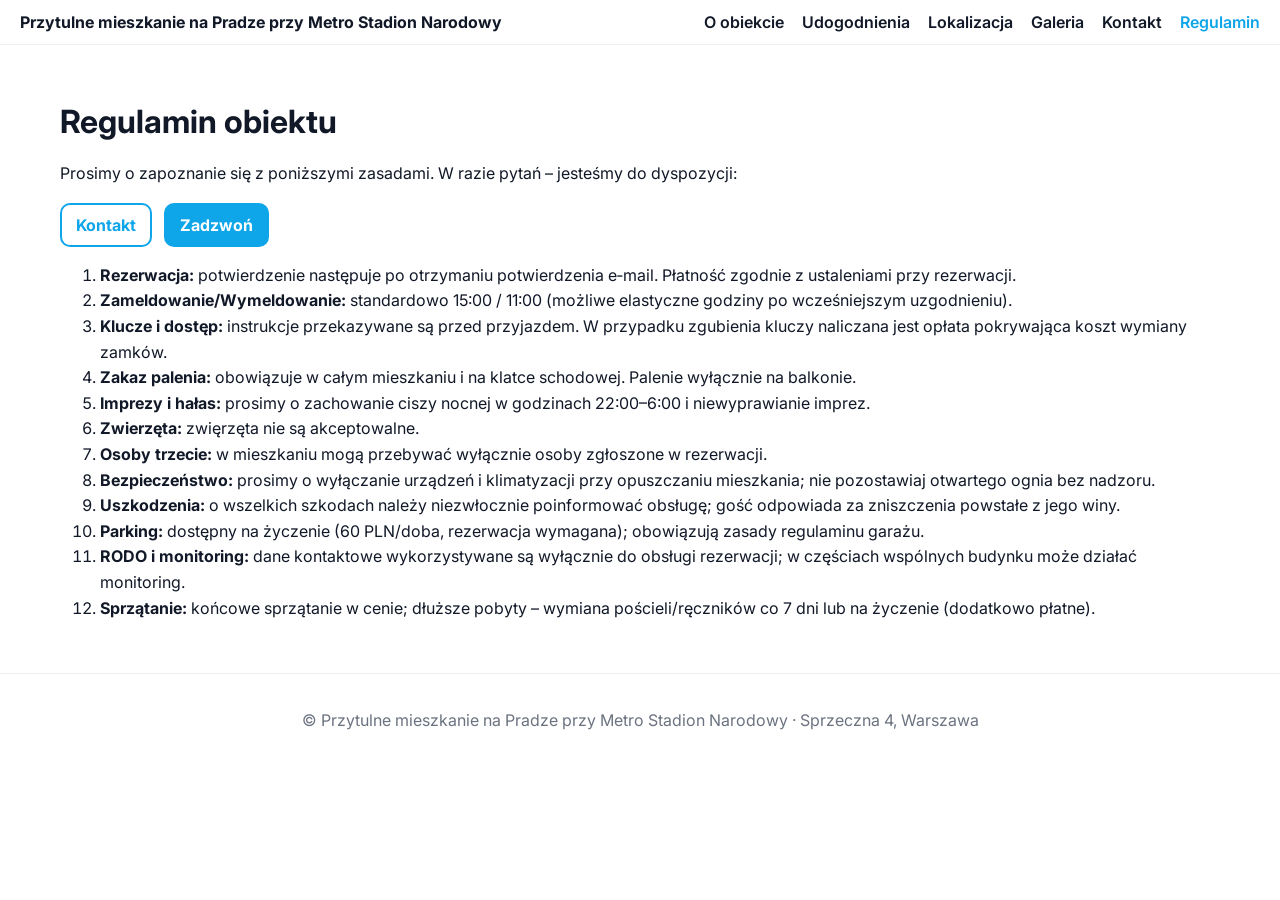
==== commit 861311f5: "reorganized" ====
--- a/regulamin.html
+++ b/regulamin.html
@@ -18,18 +18,21 @@
       </button>
       <ul id="menu" class="menu">
         <li><a href="index.html#o-obre">O obiekcie</a></li>
+		<li><a href="index.html#udogodnienia">Udogodnienia</a></li>
+		<li><a href="index.html#lokalizacja">Lokalizacja</a></li>
         <li><a href="index.html#galeria">Galeria</a></li>
-        <li><a href="index.html#udogodnienia">Udogodnienia</a></li>
-        <li><a href="index.html#lokalizacja">Lokalizacja</a></li>
-        <li><a href="regulamin.html" aria-current="page">Regulamin</a></li>
         <li><a href="index.html#kontakt">Kontakt</a></li>
+		<li><a href="regulamin.html" aria-current="page">Regulamin</a></li>
       </ul>
     </nav>
   </header>
 
   <main class="section">
     <h1>Regulamin obiektu</h1>
-    <p>Prosimy o zapoznanie się z poniższymi zasadami. W razie pytań – jesteśmy do dyspozycji: <a href="tel:+48509900370">+48 509 900 370</a>, <a href="mailto:natalia-michon@wp.pl">natalia-michon@wp.pl</a>.</p>
+    <p>Prosimy o zapoznanie się z poniższymi zasadami. W razie pytań – jesteśmy do dyspozycji:     <div class="cta" style="margin-top:20px">
+      <a class="btn" href="index.html#kontakt">Kontakt</a>
+      <a class="btn primary" href="tel:+48509900370">Zadzwoń</a>
+    </div></p>
 
     <ol class="rules">
       <li><strong>Rezerwacja:</strong> potwierdzenie następuje po otrzymaniu potwierdzenia e‑mail. Płatność zgodnie z ustaleniami przy rezerwacji.</li>
@@ -37,7 +40,7 @@
       <li><strong>Klucze i dostęp:</strong> instrukcje przekazywane są przed przyjazdem. W przypadku zgubienia kluczy naliczana jest opłata pokrywająca koszt wymiany zamków.</li>
       <li><strong>Zakaz palenia:</strong> obowiązuje w całym mieszkaniu i na klatce schodowej. Palenie wyłącznie na balkonie.</li>
       <li><strong>Imprezy i hałas:</strong> prosimy o zachowanie ciszy nocnej w godzinach 22:00–6:00 i niewyprawianie imprez.</li>
-      <li><strong>Zwierzęta:</strong> wyłącznie po wcześniejszym uzgodnieniu.</li>
+      <li><strong>Zwierzęta:</strong> zwięrzęta nie są akceptowalne.</li>
       <li><strong>Osoby trzecie:</strong> w mieszkaniu mogą przebywać wyłącznie osoby zgłoszone w rezerwacji.</li>
       <li><strong>Bezpieczeństwo:</strong> prosimy o wyłączanie urządzeń i klimatyzacji przy opuszczaniu mieszkania; nie pozostawiaj otwartego ognia bez nadzoru.</li>
       <li><strong>Uszkodzenia:</strong> o wszelkich szkodach należy niezwłocznie poinformować obsługę; gość odpowiada za zniszczenia powstałe z jego winy.</li>
@@ -46,12 +49,8 @@
       <li><strong>Sprzątanie:</strong> końcowe sprzątanie w cenie; dłuższe pobyty – wymiana pościeli/ręczników co 7 dni lub na życzenie (dodatkowo płatne).</li>
     </ol>
 
-    <p class="hint">Potrzebujesz zmian (np. inne godziny, kaucja, polityka zwierząt)? Daj znać – dopasujemy zapisy do Twoich preferencji.</p>
 
-    <div class="cta" style="margin-top:20px">
-      <a class="btn" href="index.html#kontakt">Kontakt</a>
-      <a class="btn primary" href="tel:+48509900370">Zadzwoń</a>
-    </div>
+
   </main>
 
   <footer class="footer">
